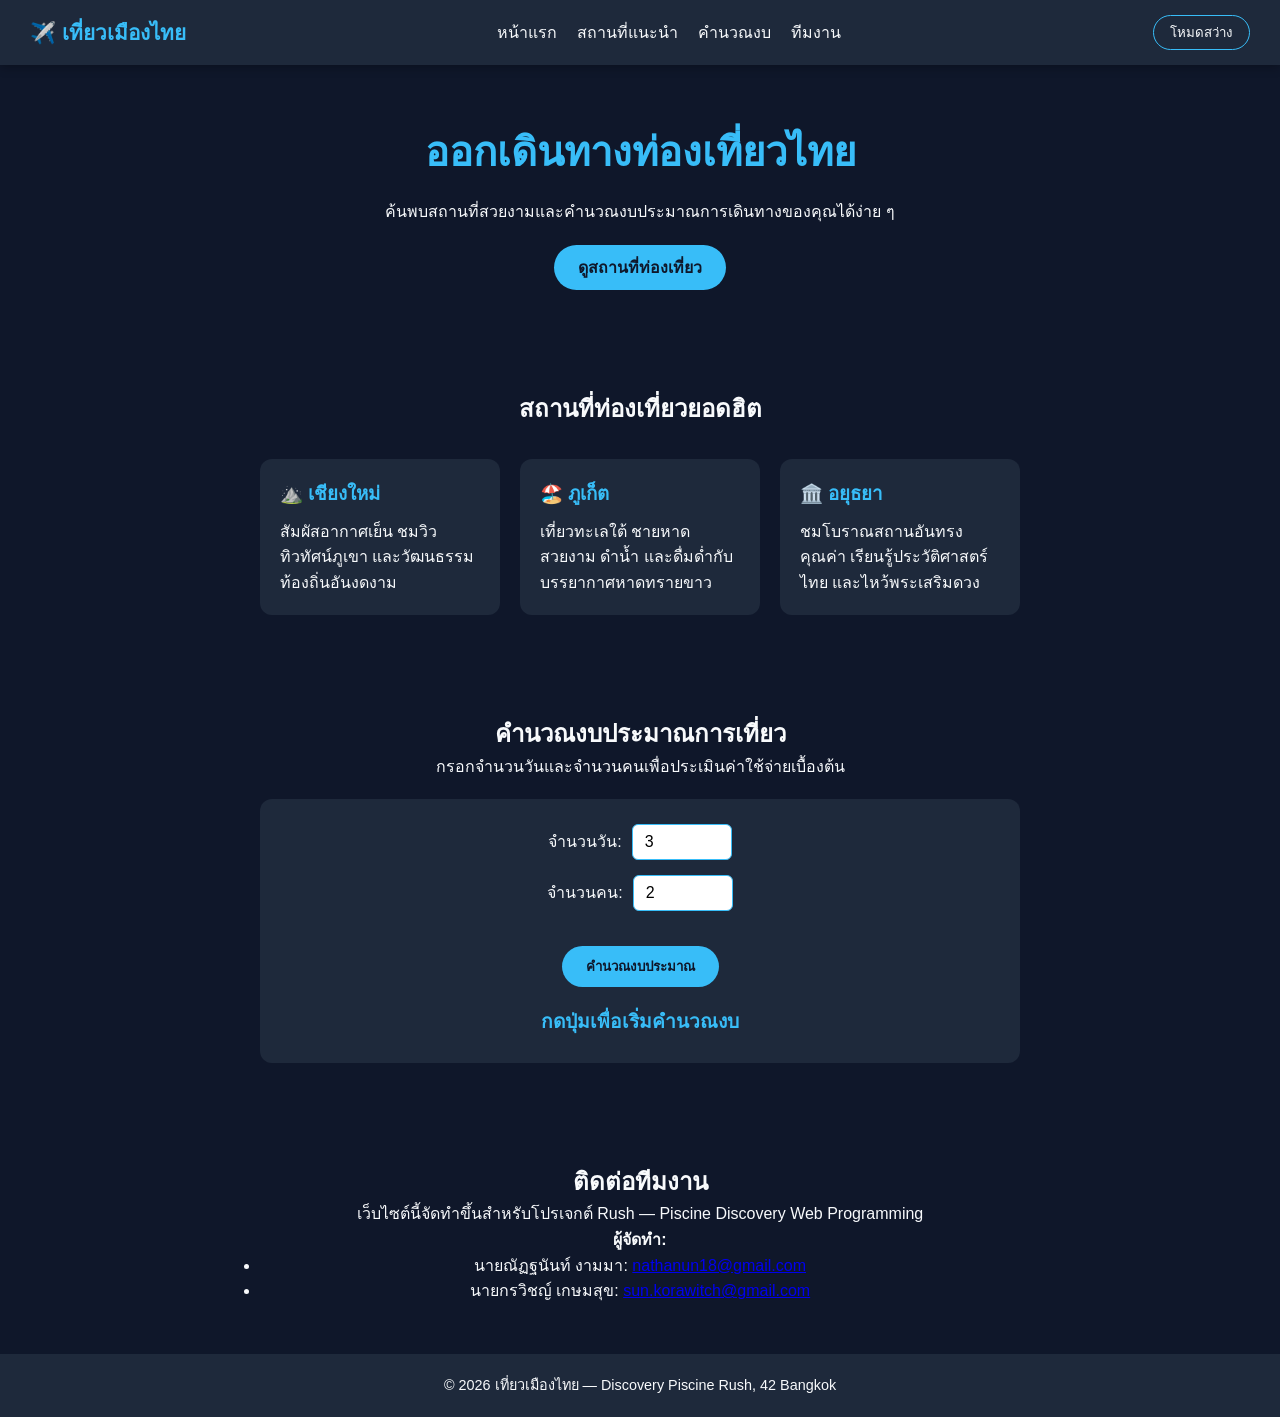
==== cell04/index.html @ 9e1b91bd "Add files via upload" ====
<!DOCTYPE html>
<html lang="th">
<head>
    <meta charset="UTF-8">
    <meta name="viewport" content="width=device-width, initial-scale=1.0">
    <title>เที่ยวเมืองไทย - Travel Guide</title>
    <link rel="stylesheet" href="style.css">
</head>
<body>

    
    <nav class="navbar">
        <div class="logo">✈️ เที่ยวเมืองไทย</div>
        <ul class="nav-links">
            <li><a href="#home">หน้าแรก</a></li>
            <li><a href="#places">สถานที่แนะนำ</a></li>
            <li><a href="#planner">คำนวณงบ</a></li>
            <li><a href="#about">ทีมงาน</a></li>
        </ul>
        <button id="themeBtn" type="button">โหมดสว่าง</button>
    </nav>

    
    <header id="home" class="section hero">
        <h1>ออกเดินทางท่องเที่ยวไทย</h1>
        <p>ค้นพบสถานที่สวยงามและคำนวณงบประมาณการเดินทางของคุณได้ง่าย ๆ</p>
        <a href="#places" class="btn">ดูสถานที่ท่องเที่ยว</a>
    </header>

    
    <section id="places" class="section">
        <h2>สถานที่ท่องเที่ยวยอดฮิต</h2>
        <div class="cards-container">
            <div class="card">
                <h3>⛰️ เชียงใหม่</h3>
                <p>สัมผัสอากาศเย็น ชมวิวทิวทัศน์ภูเขา และวัฒนธรรมท้องถิ่นอันงดงาม</p>
            </div>
            <div class="card">
                <h3>🏖️ ภูเก็ต</h3>
                <p>เที่ยวทะเลใต้ ชายหาดสวยงาม ดำน้ำ และดื่มด่ำกับบรรยากาศหาดทรายขาว</p>
            </div>
            <div class="card">
                <h3>🏛️ อยุธยา</h3>
                <p>ชมโบราณสถานอันทรงคุณค่า เรียนรู้ประวัติศาสตร์ไทย และไหว้พระเสริมดวง</p>
            </div>
        </div>
    </section>

    
    <section id="planner" class="section">
        <h2>คำนวณงบประมาณการเที่ยว</h2>
        <p>กรอกจำนวนวันและจำนวนคนเพื่อประเมินค่าใช้จ่ายเบื้องต้น</p>
        <div class="calculator-box">
            <div class="input-group">
                <label for="days">จำนวนวัน:</label>
                <input type="number" id="days" value="3" min="1">
            </div>
            <div class="input-group">
                <label for="people">จำนวนคน:</label>
                <input type="number" id="people" value="2" min="1">
            </div>
            <button id="calcBtn" class="btn" type="button">คำนวณงบประมาณ</button>
            <div id="resultBox" class="result">กดปุ่มเพื่อเริ่มคำนวณงบ</div>
        </div>
    </section>

    
    <section id="about" class="section">
        <h2>ติดต่อทีมงาน</h2>
        <p>เว็บไซต์นี้จัดทำขึ้นสำหรับโปรเจกต์ Rush — Piscine Discovery Web Programming</p>
        <div class="contact-i00000nfo">
            <p><strong>ผู้จัดทำ:</strong></p>
            <ul>
                <li>นายณัฏฐนันท์ งามมา: <a href="mailto:nathanun18@gmail.com">nathanun18@gmail.com</a></li>
                <li>นายกรวิชญ์ เกษมสุข: <a href="mailto:nathanun18@gmail.com">sun.korawitch@gmail.com</a></li>
            </ul>
        </div>
    </section>

    <footer>
        <p>© 2026 เที่ยวเมืองไทย — Discovery Piscine Rush, 42 Bangkok</p>
    </footer>

    <script src="script.js"></script>
</body>
</html>
---- cell04/style.css ----
:root {
    --bg-color: #0f172a;
    --card-bg: #1e293b;
    --text-color: #f8fafc;
    --accent-color: #38bdf8;
    --btn-text: #0f172a;
}

body.light {
    --bg-color: #f8fafc;
    --card-bg: #e2e8f0;
    --text-color: #0f172a;
    --accent-color: #0284c7;
    --btn-text: #ffffff;
}

* {
    box-sizing: border-box;
    margin: 0;
    padding: 0;
}

html {
    scroll-behavior: smooth;
}

body {
    background-color: var(--bg-color);
    color: var(--text-color);
    font-family: 'Segoe UI', Tahoma, Geneva, Verdana, sans-serif;
    line-height: 1.6;
    padding-top: 70px;
}

/* Navbar (Sticky / Fixed) */
.navbar {
    position: fixed;
    top: 0;
    left: 0;
    width: 100%;
    background-color: var(--card-bg);
    display: flex;
    justify-content: space-between;
    align-items: center;
    padding: 15px 30px;
    z-index: 1000;
    box-shadow: 0 2px 10px rgba(0, 0, 0, 0.3);
}

.logo {
    font-size: 1.3rem;
    font-weight: bold;
    color: var(--accent-color);
}

.nav-links {
    display: flex;
    list-style: none;
    gap: 20px;
}

.nav-links a {
    color: var(--text-color);
    text-decoration: none;
    font-weight: 500;
}

.nav-links a:hover {
    color: var(--accent-color);
}

#themeBtn {
    background: transparent;
    border: 1px solid var(--accent-color);
    color: var(--text-color);
    padding: 6px 16px;
    border-radius: 20px;
    cursor: pointer;
}

/* Section Common Styles */
.section {
    max-width: 800px;
    margin: 0 auto;
    padding: 50px 20px;
    text-align: center;
    scroll-margin-top: 70px;
}

.hero h1 {
    font-size: 2.5rem;
    color: var(--accent-color);
    margin-bottom: 15px;
}

.btn {
    display: inline-block;
    background-color: var(--accent-color);
    color: var(--btn-text);
    padding: 10px 24px;
    border: none;
    border-radius: 25px;
    text-decoration: none;
    font-weight: bold;
    margin-top: 20px;
    cursor: pointer;
}

.btn:hover {
    opacity: 0.9;
}

/* Cards Layout */
.cards-container {
    display: flex;
    gap: 20px;
    margin-top: 30px;
    flex-wrap: wrap;
}

.card {
    flex: 1;
    min-width: 200px;
    background-color: var(--card-bg);
    padding: 20px;
    border-radius: 12px;
    text-align: left;
}

.card h3 {
    color: var(--accent-color);
    margin-bottom: 10px;
}

/* Calculator Box */
.calculator-box {
    background-color: var(--card-bg);
    padding: 25px;
    border-radius: 12px;
    margin-top: 20px;
}

.input-group {
    margin-bottom: 15px;
    display: flex;
    justify-content: center;
    align-items: center;
    gap: 10px;
}

.input-group input {
    padding: 8px 12px;
    border-radius: 6px;
    border: 1px solid var(--accent-color);
    width: 100px;
    font-size: 1rem;
}

.result {
    margin-top: 20px;
    font-size: 1.2rem;
    font-weight: bold;
    color: var(--accent-color);
}

.contact-info {
    margin-top: 15px;
}

.contact-info ul {
    list-style: none;
    margin-top: 10px;
}

.contact-info a {
    color: var(--accent-color);
}

footer {
    text-align: center;
    padding: 20px;
    background-color: var(--card-bg);
    font-size: 0.9rem;
}

/* Responsive */
@media (max-width: 600px) {
    .navbar {
        flex-direction: column;
        gap: 10px;
    }
    .cards-container {
        flex-direction: column;
    }
}
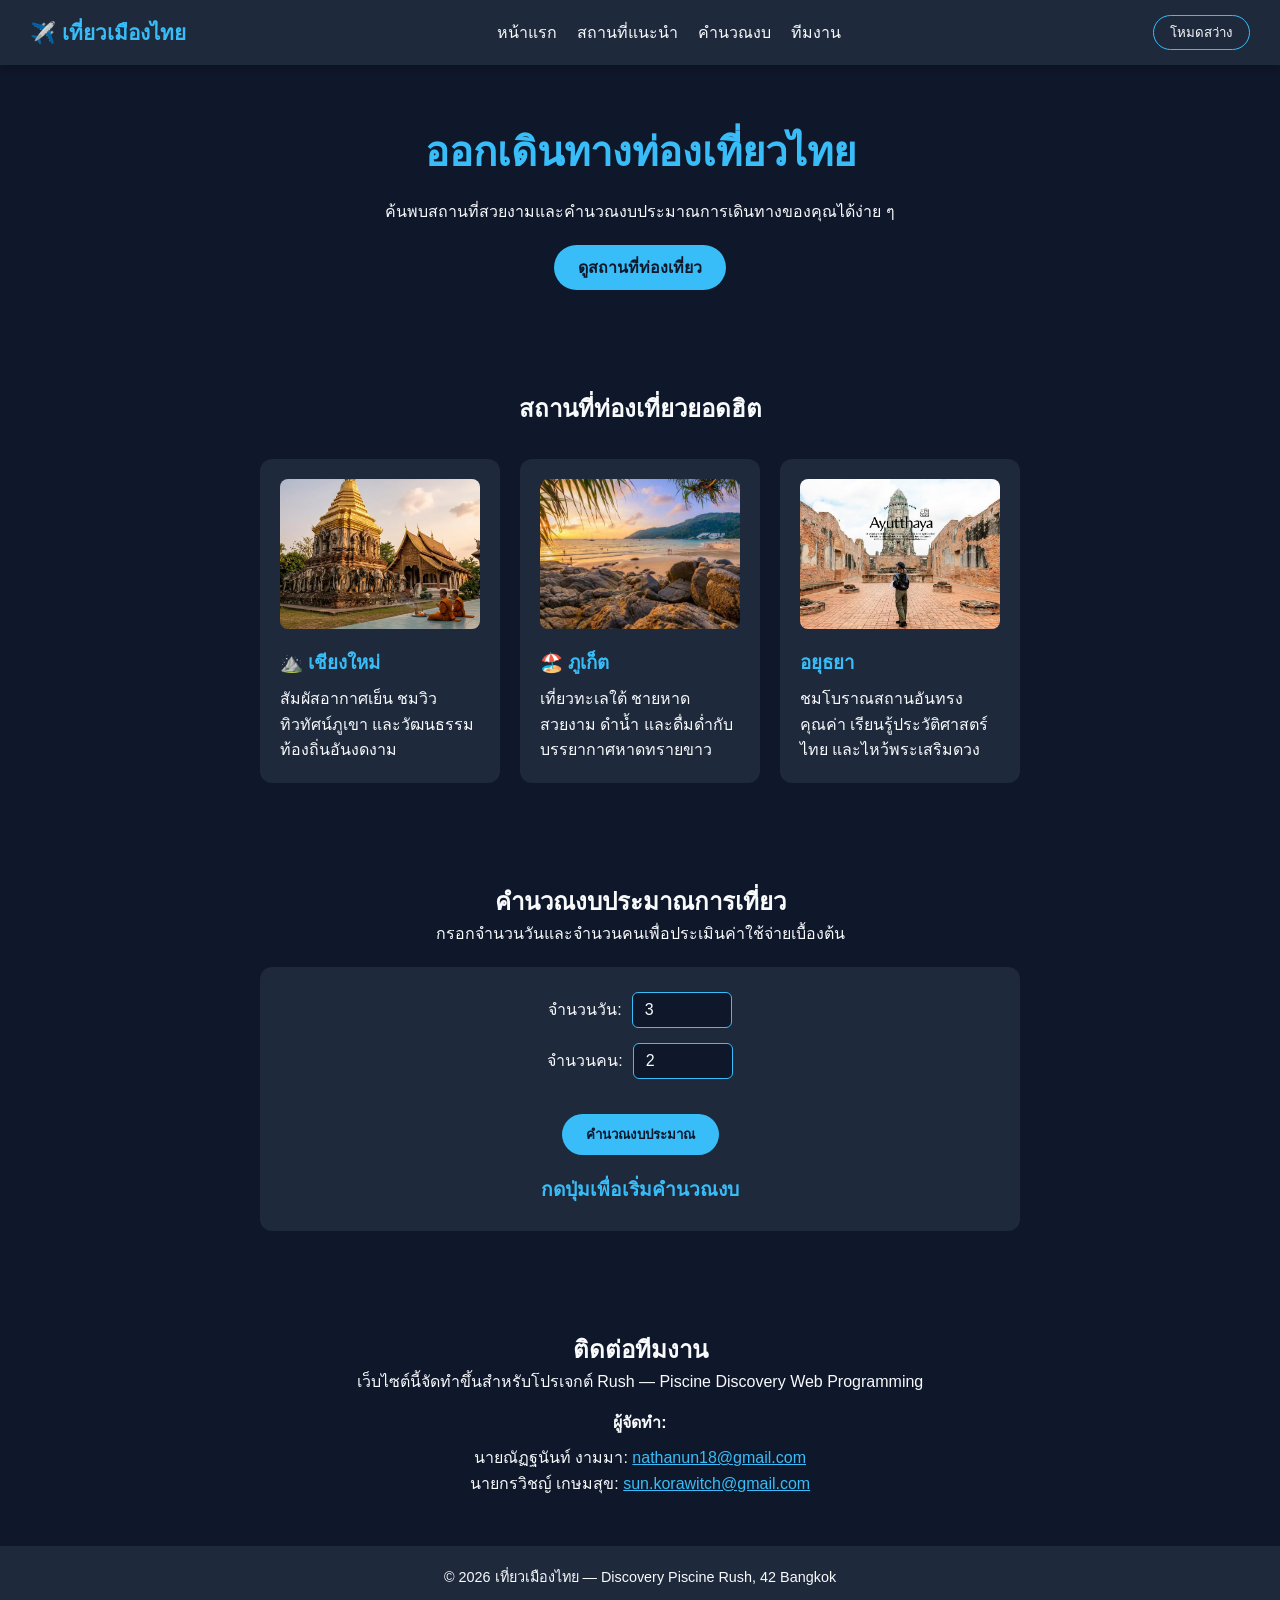
==== commit 86cdbf25: "Add files via upload" ====
--- a/cell04/index.html
+++ b/cell04/index.html
@@ -8,7 +8,7 @@
 </head>
 <body>
 
-    
+
     <nav class="navbar">
         <div class="logo">✈️ เที่ยวเมืองไทย</div>
         <ul class="nav-links">
@@ -20,7 +20,7 @@
         <button id="themeBtn" type="button">โหมดสว่าง</button>
     </nav>
 
-    
+
     <header id="home" class="section hero">
         <h1>ออกเดินทางท่องเที่ยวไทย</h1>
         <p>ค้นพบสถานที่สวยงามและคำนวณงบประมาณการเดินทางของคุณได้ง่าย ๆ</p>
@@ -32,21 +32,23 @@
         <h2>สถานที่ท่องเที่ยวยอดฮิต</h2>
         <div class="cards-container">
             <div class="card">
+                <img src="chiangmai.jpg" alt="เชียงใหม่" class="card-img">
                 <h3>⛰️ เชียงใหม่</h3>
                 <p>สัมผัสอากาศเย็น ชมวิวทิวทัศน์ภูเขา และวัฒนธรรมท้องถิ่นอันงดงาม</p>
             </div>
             <div class="card">
+                <img src="phuket.jpg" alt="ภูเก็ต" class="card-img">
                 <h3>🏖️ ภูเก็ต</h3>
                 <p>เที่ยวทะเลใต้ ชายหาดสวยงาม ดำน้ำ และดื่มด่ำกับบรรยากาศหาดทรายขาว</p>
             </div>
             <div class="card">
-                <h3>🏛️ อยุธยา</h3>
+                <img src="ayutthaya.jpg" alt="อยุธยา" class="card-img">
+                <h3>อยุธยา</h3>
                 <p>ชมโบราณสถานอันทรงคุณค่า เรียนรู้ประวัติศาสตร์ไทย และไหว้พระเสริมดวง</p>
             </div>
         </div>
     </section>
 
-    
     <section id="planner" class="section">
         <h2>คำนวณงบประมาณการเที่ยว</h2>
         <p>กรอกจำนวนวันและจำนวนคนเพื่อประเมินค่าใช้จ่ายเบื้องต้น</p>
@@ -64,15 +66,15 @@
         </div>
     </section>
 
-    
+
     <section id="about" class="section">
         <h2>ติดต่อทีมงาน</h2>
         <p>เว็บไซต์นี้จัดทำขึ้นสำหรับโปรเจกต์ Rush — Piscine Discovery Web Programming</p>
-        <div class="contact-i00000nfo">
+        <div class="contact-info">
             <p><strong>ผู้จัดทำ:</strong></p>
             <ul>
                 <li>นายณัฏฐนันท์ งามมา: <a href="mailto:nathanun18@gmail.com">nathanun18@gmail.com</a></li>
-                <li>นายกรวิชญ์ เกษมสุข: <a href="mailto:nathanun18@gmail.com">sun.korawitch@gmail.com</a></li>
+           <li>นายกรวิชญ์ เกษมสุข: <a href="mailto:nathanun18@gmail.com">sun.korawitch@gmail.com</a></li>
             </ul>
         </div>
     </section>
--- a/cell04/style.css
+++ b/cell04/style.css
@@ -32,7 +32,7 @@
     padding-top: 70px;
 }
 
-/* Navbar (Sticky / Fixed) */
+
 .navbar {
     position: fixed;
     top: 0;
@@ -78,7 +78,7 @@
     cursor: pointer;
 }
 
-/* Section Common Styles */
+
 .section {
     max-width: 800px;
     margin: 0 auto;
@@ -110,7 +110,7 @@
     opacity: 0.9;
 }
 
-/* Cards Layout */
+
 .cards-container {
     display: flex;
     gap: 20px;
@@ -120,16 +120,24 @@
 
 .card {
     flex: 1;
-    min-width: 200px;
+    min-width: 220px;
     background-color: var(--card-bg);
     padding: 20px;
     border-radius: 12px;
     text-align: left;
 }
 
+.card-img {
+    width: 100%;
+    height: 150px;
+    object-fit: cover;
+    border-radius: 8px;
+    margin-bottom: 12px;
+}
+
 .card h3 {
     color: var(--accent-color);
-    margin-bottom: 10px;
+    margin-bottom: 8px;
 }
 
 /* Calculator Box */
@@ -154,6 +162,8 @@
     border: 1px solid var(--accent-color);
     width: 100px;
     font-size: 1rem;
+    background: var(--bg-color);
+    color: var(--text-color);
 }
 
 .result {
@@ -183,7 +193,7 @@
     font-size: 0.9rem;
 }
 
-/* Responsive */
+
 @media (max-width: 600px) {
     .navbar {
         flex-direction: column;
